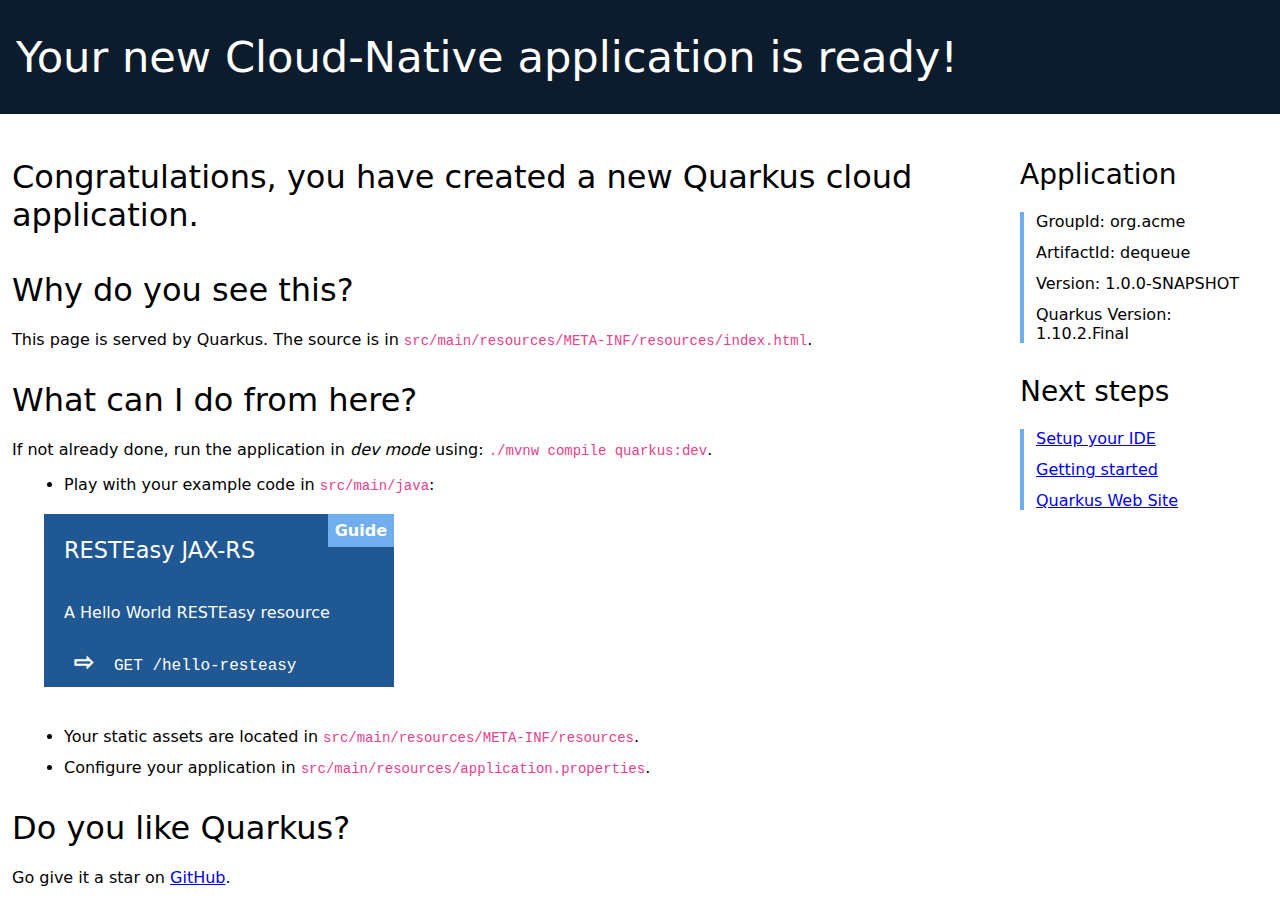
==== src/main/resources/META-INF/resources/index.html @ 0a267b40 "Initial commit" ====
<!DOCTYPE html>
<html lang="en">
<head>
    <meta charset="UTF-8">
    <title>dequeue - 1.0.0-SNAPSHOT</title>
    <style>
        h1, h2, h3, h4, h5, h6 {
            margin-bottom: 0.5rem;
            font-weight: 400;
            line-height: 1.5;
        }

        h1 {
            font-size: 2.5rem;
        }

        h2 {
            font-size: 2rem
        }

        h3 {
            font-size: 1.75rem
        }

        h4 {
            font-size: 1.5rem
        }

        h5 {
            font-size: 1.25rem
        }

        h6 {
            font-size: 1rem
        }

        .lead {
            font-weight: 300;
            font-size: 2rem;
        }

        .banner {
            font-size: 2.7rem;
            margin: 0;
            padding: 2rem 1rem;
            background-color: #0d1c2c;
            color: white;
        }

        body {
            margin: 0;
            font-family: -apple-system, system-ui, "Segoe UI", Roboto, "Helvetica Neue", Arial, sans-serif, "Apple Color Emoji", "Segoe UI Emoji", "Segoe UI Symbol", "Noto Color Emoji";
        }

        code {
            font-family: SFMono-Regular, Menlo, Monaco, Consolas, "Liberation Mono", "Courier New", monospace;
            font-size: 87.5%;
            color: #e83e8c;
            word-break: break-word;
        }

        .left-column {
            padding: .75rem;
            max-width: 75%;
            min-width: 55%;
        }

        .right-column {
            padding: .75rem;
            max-width: 25%;
        }

        .container {
            display: flex;
            width: 100%;
        }

        li {
            margin: 0.75rem;
        }

        .right-section {
            margin-left: 1rem;
            padding-left: 0.5rem;
        }

        .right-section h3 {
            padding-top: 0;
            font-weight: 200;
        }

        .right-section ul {
            border-left: 0.3rem solid #71aeef;
            list-style-type: none;
            padding-left: 0;
        }

        .examples {
            display: flex;
            flex-wrap: wrap;
            margin: 20px 0 20px -40px;
        }

        .example {
            display: flex;
            margin-left: 20px;
            margin-bottom: 20px;
            flex-direction: column;
            width: 350px;
            background-color: #205894;
            color: white;
        }

        .example code {
            color: lightgrey;
        }

        .example-header {
            padding: 20px;
            display: flex;
            position: relative;
        }

        .example-header h4 {
            margin: 0;
            font-size: 1.4rem;
            flex-grow: 1;
            line-height: 1.5;
        }

        .example-description {
            padding: 0 20px;
            flex-grow: 1;
        }

        .example-paths {
            display: flex;
            flex-direction: column;
        }

        .example-paths a {
            display: block;
            background-color: transparent;
            font-family: SFMono-Regular, Menlo, Monaco, Consolas, "Liberation Mono", "Courier New", monospace;
            color: white;
            padding: 10px;
            text-decoration: none;
        }

        .example-paths a:before {
            content: '⇨';
            font-weight: bold;
            font-size: 1.5rem;
            margin: 20px;
        }

        .example-paths a:hover {
            background-color: #0d1c2c;
        }

        .guide-link {
            background-color: #71aeef;
            position: absolute;
            color: white;
            text-decoration: none;
            top: 0;
            right: 0;
            padding: 7px;
            font-weight: bold;
        }

        .guide-link:hover {
            background-color: #0d1c2c;
        }
    </style>
</head>
<body>

<div class="banner lead">
    Your new Cloud-Native application is ready!
</div>

<div class="container">
    <div class="left-column">
        <p class="lead"> Congratulations, you have created a new Quarkus cloud application.</p>

        <h2>Why do you see this?</h2>

        <p>This page is served by Quarkus. The source is in
            <code>src/main/resources/META-INF/resources/index.html</code>.</p>

        <h2>What can I do from here?</h2>

        <p>If not already done, run the application in <em>dev mode</em> using: <code>./mvnw compile quarkus:dev</code>.
        </p>
        <ul>
            <li>Play with your example code in <code>src/main/java</code>:
                <div class="examples">
<div class="example">
    <div class="example-header">
        <h4>RESTEasy JAX-RS</h4>
        <a href="https://quarkus.io/guides/rest-json" target="_blank" class="guide-link">Guide</a>
    </div>
    <div class="example-description">
        <p>A Hello World RESTEasy resource</p>

    </div>
    <div class="example-paths">
        <a href="/hello-resteasy" class="path-link" target="_blank">GET /hello-resteasy</a>
    </div>
</div>

                </div>
            </li>
            <li>Your static assets are located in <code>src/main/resources/META-INF/resources</code>.</li>
            <li>Configure your application in <code>src/main/resources/application.properties</code>.</li>
        </ul>
        <h2>Do you like Quarkus?</h2>
        <p>Go give it a star on <a href="https://github.com/quarkusio/quarkus">GitHub</a>.</p>
    </div>
    <div class="right-column">
        <div class="right-section">
            <h3>Application</h3>
            <ul>
                <li>GroupId: org.acme</li>
                <li>ArtifactId: dequeue</li>
                <li>Version: 1.0.0-SNAPSHOT</li>
                <li>Quarkus Version: 1.10.2.Final</li>
            </ul>
        </div>
        <div class="right-section">
            <h3>Next steps</h3>
            <ul>
                <li><a href="https://quarkus.io/guides/maven-tooling.html" target="_blank">Setup your IDE</a></li>
                <li><a href="https://quarkus.io/guides/getting-started.html" target="_blank">Getting started</a></li>
                <li><a href="https://quarkus.io" target="_blank">Quarkus Web Site</a></li>
            </ul>
        </div>
    </div>
</div>
</body>
</html>
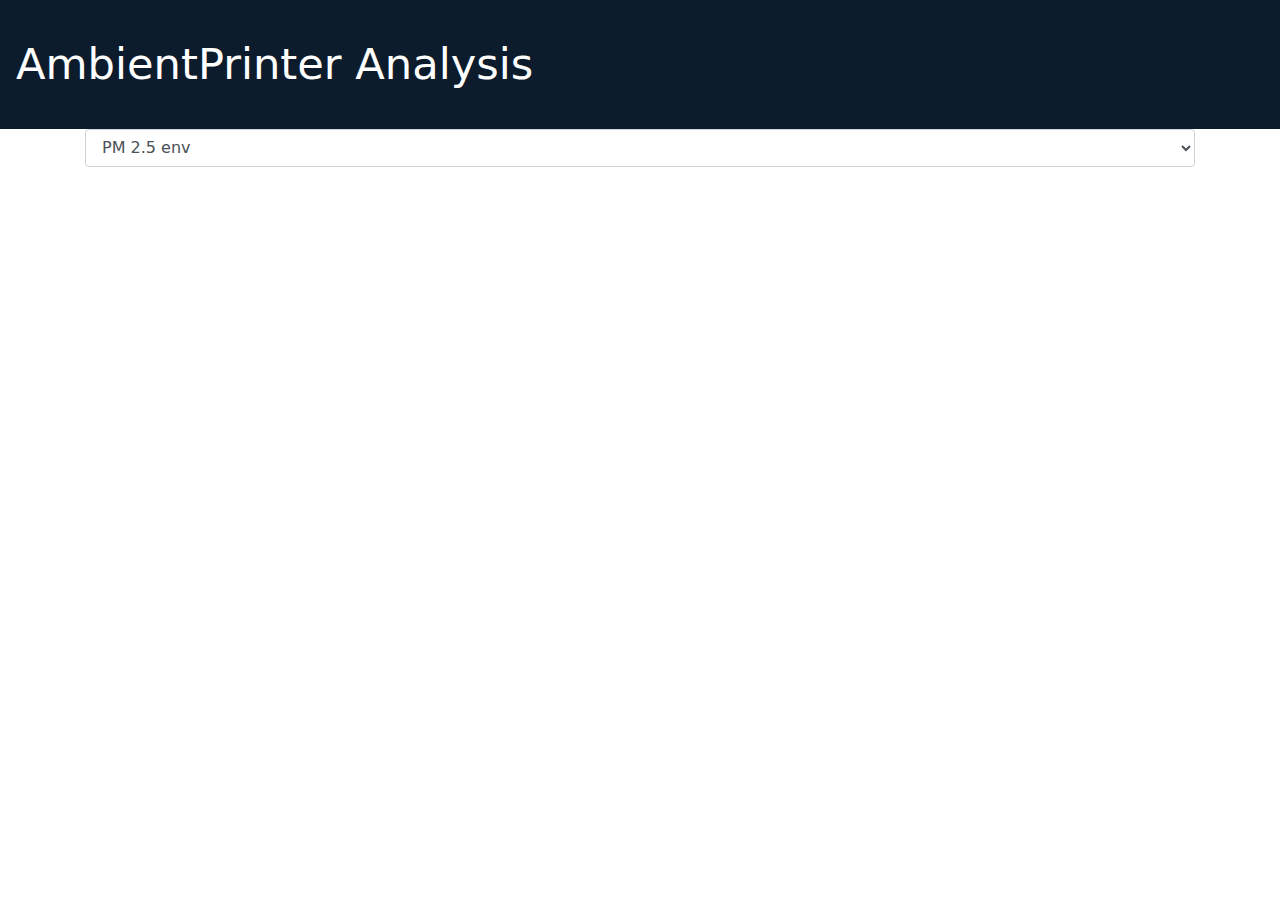
==== commit c3f4e1cb: "first working release" ====
--- a/src/main/resources/META-INF/resources/index.html
+++ b/src/main/resources/META-INF/resources/index.html
@@ -2,241 +2,59 @@
 <html lang="en">
 <head>
     <meta charset="UTF-8">
-    <title>dequeue - 1.0.0-SNAPSHOT</title>
-    <style>
-        h1, h2, h3, h4, h5, h6 {
-            margin-bottom: 0.5rem;
-            font-weight: 400;
-            line-height: 1.5;
-        }
+    <title>DeQueue</title>
 
-        h1 {
-            font-size: 2.5rem;
-        }
-
-        h2 {
-            font-size: 2rem
-        }
-
-        h3 {
-            font-size: 1.75rem
-        }
-
-        h4 {
-            font-size: 1.5rem
-        }
-
-        h5 {
-            font-size: 1.25rem
-        }
-
-        h6 {
-            font-size: 1rem
-        }
-
-        .lead {
-            font-weight: 300;
-            font-size: 2rem;
-        }
-
-        .banner {
-            font-size: 2.7rem;
-            margin: 0;
-            padding: 2rem 1rem;
-            background-color: #0d1c2c;
-            color: white;
-        }
-
-        body {
-            margin: 0;
-            font-family: -apple-system, system-ui, "Segoe UI", Roboto, "Helvetica Neue", Arial, sans-serif, "Apple Color Emoji", "Segoe UI Emoji", "Segoe UI Symbol", "Noto Color Emoji";
-        }
-
-        code {
-            font-family: SFMono-Regular, Menlo, Monaco, Consolas, "Liberation Mono", "Courier New", monospace;
-            font-size: 87.5%;
-            color: #e83e8c;
-            word-break: break-word;
-        }
-
-        .left-column {
-            padding: .75rem;
-            max-width: 75%;
-            min-width: 55%;
-        }
-
-        .right-column {
-            padding: .75rem;
-            max-width: 25%;
-        }
-
-        .container {
-            display: flex;
-            width: 100%;
-        }
-
-        li {
-            margin: 0.75rem;
-        }
-
-        .right-section {
-            margin-left: 1rem;
-            padding-left: 0.5rem;
-        }
-
-        .right-section h3 {
-            padding-top: 0;
-            font-weight: 200;
-        }
-
-        .right-section ul {
-            border-left: 0.3rem solid #71aeef;
-            list-style-type: none;
-            padding-left: 0;
-        }
-
-        .examples {
-            display: flex;
-            flex-wrap: wrap;
-            margin: 20px 0 20px -40px;
-        }
-
-        .example {
-            display: flex;
-            margin-left: 20px;
-            margin-bottom: 20px;
-            flex-direction: column;
-            width: 350px;
-            background-color: #205894;
-            color: white;
-        }
-
-        .example code {
-            color: lightgrey;
-        }
-
-        .example-header {
-            padding: 20px;
-            display: flex;
-            position: relative;
-        }
-
-        .example-header h4 {
-            margin: 0;
-            font-size: 1.4rem;
-            flex-grow: 1;
-            line-height: 1.5;
-        }
-
-        .example-description {
-            padding: 0 20px;
-            flex-grow: 1;
-        }
-
-        .example-paths {
-            display: flex;
-            flex-direction: column;
-        }
-
-        .example-paths a {
-            display: block;
-            background-color: transparent;
-            font-family: SFMono-Regular, Menlo, Monaco, Consolas, "Liberation Mono", "Courier New", monospace;
-            color: white;
-            padding: 10px;
-            text-decoration: none;
-        }
-
-        .example-paths a:before {
-            content: '⇨';
-            font-weight: bold;
-            font-size: 1.5rem;
-            margin: 20px;
-        }
-
-        .example-paths a:hover {
-            background-color: #0d1c2c;
-        }
-
-        .guide-link {
-            background-color: #71aeef;
-            position: absolute;
-            color: white;
-            text-decoration: none;
-            top: 0;
-            right: 0;
-            padding: 7px;
-            font-weight: bold;
-        }
-
-        .guide-link:hover {
-            background-color: #0d1c2c;
-        }
-    </style>
+    <!-- Bootstrap core CSS -->
+    <link href="css/bootstrap.min.css" rel="stylesheet">
+    <!-- Application CSS -->
+    <link href="css/dequeue.css" rel="stylesheet">
+    <script src="js/Chart.bundle.min.js"></script>
 </head>
 <body>
 
 <div class="banner lead">
-    Your new Cloud-Native application is ready!
+    AmbientPrinter Analysis
 </div>
 
 <div class="container">
-    <div class="left-column">
-        <p class="lead"> Congratulations, you have created a new Quarkus cloud application.</p>
-
-        <h2>Why do you see this?</h2>
-
-        <p>This page is served by Quarkus. The source is in
-            <code>src/main/resources/META-INF/resources/index.html</code>.</p>
-
-        <h2>What can I do from here?</h2>
-
-        <p>If not already done, run the application in <em>dev mode</em> using: <code>./mvnw compile quarkus:dev</code>.
-        </p>
-        <ul>
-            <li>Play with your example code in <code>src/main/java</code>:
-                <div class="examples">
-<div class="example">
-    <div class="example-header">
-        <h4>RESTEasy JAX-RS</h4>
-        <a href="https://quarkus.io/guides/rest-json" target="_blank" class="guide-link">Guide</a>
+    <div id="selection_container">
+        <select class="form-control clrm" id="sel_type">
+          <option value="1">PM 2.5 env</option>
+          <option value="2">PM 10 env</option>
+          <option value="3">Particelle 0.3um</option>
+          <option value="4">Particelle 0.5um</option>
+          <option value="5">Particelle 1.0um</option>
+          <option value="6">Particelle 2.5um</option>
+          <option value="7">Particelle 5.0um</option>
+          <option value="8">Particelle 10um</option>
+          <option value="9">CO2(ppm)</option>
+          <option value="10">TVOC(ppb)</option>
+        </select>
     </div>
-    <div class="example-description">
-        <p>A Hello World RESTEasy resource</p>
-
-    </div>
-    <div class="example-paths">
-        <a href="/hello-resteasy" class="path-link" target="_blank">GET /hello-resteasy</a>
+    <div id="chart_container">
+        <canvas id="theChart" width="700" height="400"></canvas>
     </div>
 </div>
 
-                </div>
-            </li>
-            <li>Your static assets are located in <code>src/main/resources/META-INF/resources</code>.</li>
-            <li>Configure your application in <code>src/main/resources/application.properties</code>.</li>
-        </ul>
-        <h2>Do you like Quarkus?</h2>
-        <p>Go give it a star on <a href="https://github.com/quarkusio/quarkus">GitHub</a>.</p>
-    </div>
-    <div class="right-column">
-        <div class="right-section">
-            <h3>Application</h3>
-            <ul>
-                <li>GroupId: org.acme</li>
-                <li>ArtifactId: dequeue</li>
-                <li>Version: 1.0.0-SNAPSHOT</li>
-                <li>Quarkus Version: 1.10.2.Final</li>
-            </ul>
-        </div>
-        <div class="right-section">
-            <h3>Next steps</h3>
-            <ul>
-                <li><a href="https://quarkus.io/guides/maven-tooling.html" target="_blank">Setup your IDE</a></li>
-                <li><a href="https://quarkus.io/guides/getting-started.html" target="_blank">Getting started</a></li>
-                <li><a href="https://quarkus.io" target="_blank">Quarkus Web Site</a></li>
-            </ul>
-        </div>
-    </div>
-</div>
+<!-- Bootstrap core JavaScript -->
+<script src="js/jquery.min.js"></script>
+<script src="js/bootstrap.bundle.min.js"></script>
+
+<!-- app local JavaScript
+================================================== -->
+<script src="js/utils.js"></script>
+
+<script>
+    $(document).ready( function() {
+        refresh('1');
+        window.setInterval(function(){
+            refresh($("#sel_type").val());
+        }, 10000);
+    });
+    $( ".clrm" ).change(function() {
+        refresh($(this).find(":selected").val());
+    });        
+</script>
+
 </body>
 </html>--- a/src/main/resources/META-INF/resources/css/dequeue.css
+++ b/src/main/resources/META-INF/resources/css/dequeue.css
@@ -0,0 +1,163 @@
+h1, h2, h3, h4, h5, h6 {
+    margin-bottom: 0.5rem;
+    font-weight: 400;
+    line-height: 1.5;
+}
+
+h1 {
+    font-size: 2.5rem;
+}
+
+h2 {
+    font-size: 2rem
+}
+
+h3 {
+    font-size: 1.75rem
+}
+
+h4 {
+    font-size: 1.5rem
+}
+
+h5 {
+    font-size: 1.25rem
+}
+
+h6 {
+    font-size: 1rem
+}
+
+.lead {
+    font-weight: 300;
+    font-size: 2rem;
+}
+
+.banner {
+    font-size: 2.7rem;
+    margin: 0;
+    padding: 2rem 1rem;
+    background-color: #0d1c2c;
+    color: white;
+}
+
+body {
+    margin: 0;
+    font-family: -apple-system, system-ui, "Segoe UI", Roboto, "Helvetica Neue", Arial, sans-serif, "Apple Color Emoji", "Segoe UI Emoji", "Segoe UI Symbol", "Noto Color Emoji";
+}
+
+code {
+    font-family: SFMono-Regular, Menlo, Monaco, Consolas, "Liberation Mono", "Courier New", monospace;
+    font-size: 87.5%;
+    color: #e83e8c;
+    word-break: break-word;
+}
+
+.left-column {
+    padding: .75rem;
+    max-width: 75%;
+    min-width: 55%;
+}
+
+.right-column {
+    padding: .75rem;
+    max-width: 25%;
+}
+
+li {
+    margin: 0.75rem;
+}
+
+.right-section {
+    margin-left: 1rem;
+    padding-left: 0.5rem;
+}
+
+.right-section h3 {
+    padding-top: 0;
+    font-weight: 200;
+}
+
+.right-section ul {
+    border-left: 0.3rem solid #71aeef;
+    list-style-type: none;
+    padding-left: 0;
+}
+
+.examples {
+    display: flex;
+    flex-wrap: wrap;
+    margin: 20px 0 20px -40px;
+}
+
+.example {
+    display: flex;
+    margin-left: 20px;
+    margin-bottom: 20px;
+    flex-direction: column;
+    width: 350px;
+    background-color: #205894;
+    color: white;
+}
+
+.example code {
+    color: lightgrey;
+}
+
+.example-header {
+    padding: 20px;
+    display: flex;
+    position: relative;
+}
+
+.example-header h4 {
+    margin: 0;
+    font-size: 1.4rem;
+    flex-grow: 1;
+    line-height: 1.5;
+}
+
+.example-description {
+    padding: 0 20px;
+    flex-grow: 1;
+}
+
+.example-paths {
+    display: flex;
+    flex-direction: column;
+}
+
+.example-paths a {
+    display: block;
+    background-color: transparent;
+    font-family: SFMono-Regular, Menlo, Monaco, Consolas, "Liberation Mono", "Courier New", monospace;
+    color: white;
+    padding: 10px;
+    text-decoration: none;
+}
+
+.example-paths a:before {
+    content: '⇨';
+    font-weight: bold;
+    font-size: 1.5rem;
+    margin: 20px;
+}
+
+.example-paths a:hover {
+    background-color: #0d1c2c;
+}
+
+.guide-link {
+    background-color: #71aeef;
+    position: absolute;
+    color: white;
+    text-decoration: none;
+    top: 0;
+    right: 0;
+    padding: 7px;
+    font-weight: bold;
+}
+
+.guide-link:hover {
+    background-color: #0d1c2c;
+}
